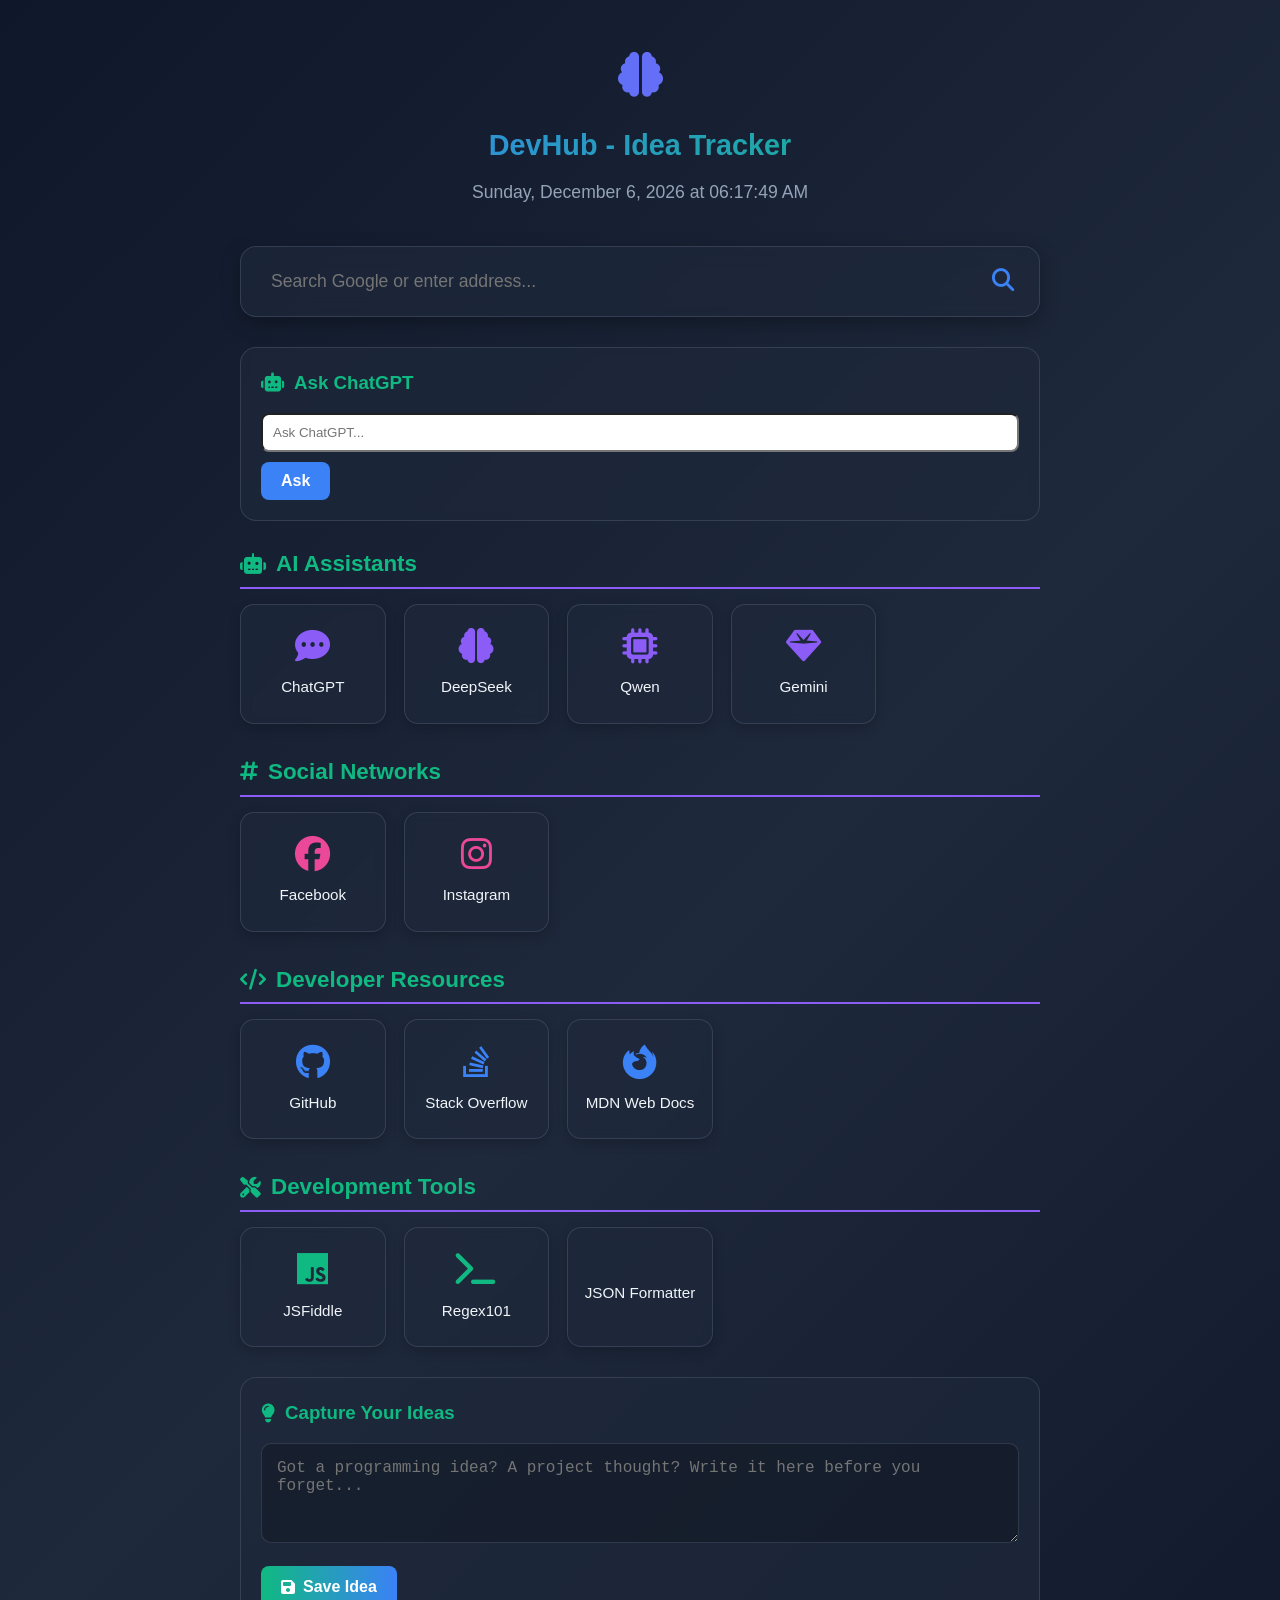
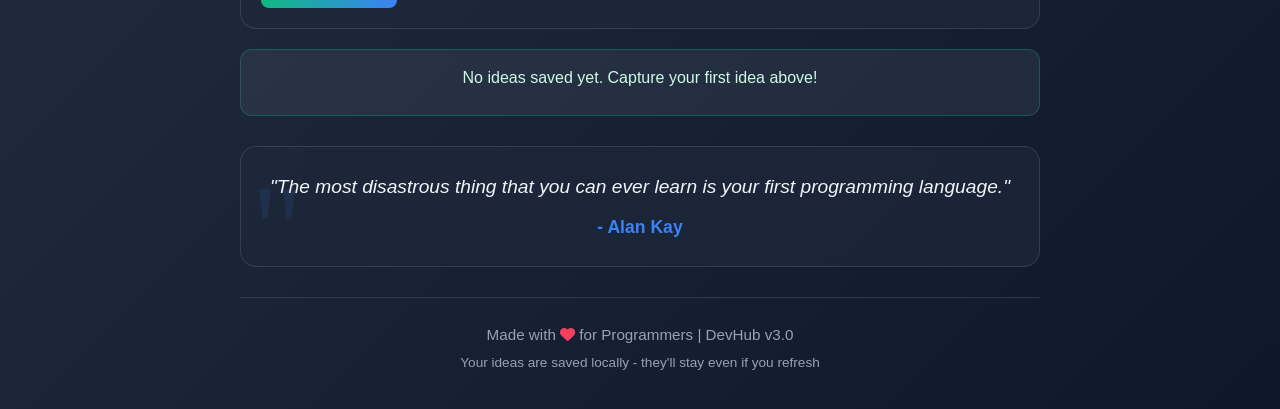
==== index.html @ 81d8392c "Upload file Upload file in GitHub" ====
<!DOCTYPE html>
<html lang="en">
<head>
    <meta charset="UTF-8">
    <meta name="viewport" content="width=device-width, initial-scale=1.0">
    <title>DevHub - Programmer's Home</title>
    <link rel="stylesheet" href="https://cdnjs.cloudflare.com/ajax/libs/font-awesome/6.4.0/css/all.min.css">
    <style>
        :root {
            --primary-bg: #0f172a;
            --secondary-bg: #1e293b;
            --accent-blue: #3b82f6;
            --accent-purple: #8b5cf6;
            --accent-green: #10b981;
            --accent-pink: #ec4899;
            --accent-orange: #f97316;
            --text-primary: #f1f5f9;
            --text-secondary: #94a3b8;
            --card-bg: rgba(30, 41, 59, 0.7);
            --card-border: rgba(148, 163, 184, 0.2);
            --idea-card: rgba(16, 185, 129, 0.15);
        }
        
        * {
            margin: 0;
            padding: 0;
            box-sizing: border-box;
        }
        
        body {
            background: linear-gradient(135deg, var(--primary-bg), #1e293b, #0f172a);
            color: var(--text-primary);
            min-height: 100vh;
            padding: 20px;
            display: flex;
            flex-direction: column;
            align-items: center;
            overflow-x: hidden;
            font-family: 'Segoe UI', Tahoma, Geneva, Verdana, sans-serif;
            line-height: 1.6;
        }
        
        .container {
            width: 100%;
            max-width: 800px;
            margin: 0 auto;
        }
        
        header {
            text-align: center;
            padding: 20px 0;
            margin-bottom: 20px;
            position: relative;
        }
        
        .logo {
            font-size: 2.8rem;
            margin-bottom: 10px;
            background: linear-gradient(90deg, var(--accent-blue), var(--accent-purple));
            -webkit-background-clip: text;
            background-clip: text;
            color: transparent;
        }
        
        h1 {
            font-size: 1.8rem;
            margin-bottom: 5px;
            background: linear-gradient(90deg, var(--accent-blue), var(--accent-green));
            -webkit-background-clip: text;
            background-clip: text;
            color: transparent;
            font-weight: 700;
        }
        
        .datetime {
            font-size: 1.1rem;
            color: var(--text-secondary);
            margin-top: 10px;
        }
        
        .search-container {
            background: var(--card-bg);
            border-radius: 16px;
            padding: 14px 20px;
            margin: 20px 0;
            display: flex;
            align-items: center;
            box-shadow: 0 6px 20px rgba(0, 0, 0, 0.3);
            border: 1px solid var(--card-border);
            backdrop-filter: blur(10px);
        }
        
        .search-container input {
            background: transparent;
            border: none;
            color: var(--text-primary);
            font-size: 1.1rem;
            padding: 10px;
            width: 100%;
            outline: none;
        }
        
        .search-container button {
            background: transparent;
            border: none;
            color: var(--accent-blue);
            font-size: 1.4rem;
            cursor: pointer;
            padding: 5px;
            transition: transform 0.3s;
        }
        
        .search-container button:hover {
            transform: scale(1.1);
        }
        
        .section-container {
            display: grid;
            grid-template-columns: 1fr;
            gap: 25px;
            margin-top: 20px;
        }
        
        .section-title {
            font-size: 1.4rem;
            margin-bottom: 15px;
            color: var(--accent-green);
            display: flex;
            align-items: center;
            gap: 10px;
            padding: 5px 0;
            border-bottom: 2px solid var(--accent-purple);
        }
        
        .section-title i {
            font-size: 1.3rem;
        }
        
        .links-grid {
            display: grid;
            grid-template-columns: repeat(auto-fill, minmax(140px, 1fr));
            gap: 18px;
        }
        
        .link-card {
            background: var(--card-bg);
            border-radius: 14px;
            padding: 20px 10px;
            text-align: center;
            transition: all 0.3s ease;
            cursor: pointer;
            border: 1px solid var(--card-border);
            display: flex;
            flex-direction: column;
            align-items: center;
            justify-content: center;
            min-height: 120px;
            backdrop-filter: blur(5px);
            position: relative;
            overflow: hidden;
            box-shadow: 0 4px 12px rgba(0, 0, 0, 0.2);
        }
        
        .link-card::before {
            content: '';
            position: absolute;
            top: 0;
            left: 0;
            width: 100%;
            height: 4px;
            background: linear-gradient(90deg, var(--accent-blue), var(--accent-purple));
            transform: scaleX(0);
            transform-origin: left;
            transition: transform 0.3s ease;
        }
        
        .link-card:hover {
            transform: translateY(-7px);
            box-shadow: 0 8px 25px rgba(59, 130, 246, 0.25);
            border-color: rgba(59, 130, 246, 0.4);
        }
        
        .link-card:hover::before {
            transform: scaleX(1);
        }
        
        .link-card i {
            font-size: 2.2rem;
            margin-bottom: 12px;
            transition: transform 0.3s;
        }
        
        .link-card:hover i {
            transform: scale(1.15);
        }
        
        .link-card span {
            font-size: 0.95rem;
            color: var(--text-primary);
            font-weight: 500;
        }
        
        .ai .link-card i { color: var(--accent-purple); }
        .social .link-card i { color: var(--accent-pink); }
        .dev .link-card i { color: var(--accent-blue); }
        .tools .link-card i { color: var(--accent-green); }
        
        /* Idea Section */
        .idea-section {
            margin: 30px 0;
        }
        
        .idea-form {
            background: var(--card-bg);
            border-radius: 16px;
            padding: 20px;
            margin-bottom: 20px;
            border: 1px solid var(--card-border);
            backdrop-filter: blur(5px);
        }
        
        .idea-form h3 {
            color: var(--accent-green);
            margin-bottom: 15px;
            display: flex;
            align-items: center;
            gap: 10px;
        }
        
        .idea-form textarea {
            width: 100%;
            height: 100px;
            background: rgba(0, 0, 0, 0.2);
            border: 1px solid var(--card-border);
            border-radius: 10px;
            padding: 15px;
            color: var(--text-primary);
            font-size: 1rem;
            resize: vertical;
            margin-bottom: 15px;
        }
        
        .idea-form button {
            background: linear-gradient(90deg, var(--accent-green), var(--accent-blue));
            color: white;
            border: none;
            border-radius: 8px;
            padding: 12px 20px;
            font-size: 1rem;
            font-weight: 600;
            cursor: pointer;
            display: flex;
            align-items: center;
            gap: 8px;
            transition: transform 0.3s, opacity 0.3s;
        }
        
        .idea-form button:hover {
            transform: translateY(-2px);
            opacity: 0.9;
        }
        
        .ideas-container {
            display: grid;
            grid-template-columns: 1fr;
            gap: 15px;
        }
        
        .idea-card {
            background: var(--idea-card);
            border-radius: 12px;
            padding: 15px;
            border: 1px solid rgba(16, 185, 129, 0.3);
            position: relative;
        }
        
        .idea-card p {
            margin-bottom: 10px;
            color: #d1fae5;
        }
        
        .idea-card .timestamp {
            font-size: 0.8rem;
            color: var(--accent-green);
            opacity: 0.7;
        }
        
        .idea-card .delete-btn {
            position: absolute;
            top: 10px;
            right: 10px;
            color: #f87171;
            background: transparent;
            border: none;
            font-size: 1.1rem;
            cursor: pointer;
            opacity: 0.7;
            transition: opacity 0.3s;
        }
        
        .idea-card .delete-btn:hover {
            opacity: 1;
        }
        
        .quote {
            background: var(--card-bg);
            border-radius: 16px;
            padding: 25px;
            margin: 30px 0;
            text-align: center;
            border: 1px solid var(--card-border);
            position: relative;
            overflow: hidden;
            backdrop-filter: blur(5px);
        }
        
        .quote::before {
            content: '"';
            position: absolute;
            top: -20px;
            left: 10px;
            font-size: 8rem;
            color: rgba(59, 130, 246, 0.1);
            font-family: serif;
        }
        
        .quote p {
            font-size: 1.2rem;
            color: var(--text-primary);
            margin-bottom: 10px;
            font-style: italic;
            position: relative;
            z-index: 2;
        }
        
        .quote .author {
            color: var(--accent-blue);
            font-weight: 600;
            font-size: 1.1rem;
        }
        
        footer {
            text-align: center;
            padding: 25px 0 15px;
            color: var(--text-secondary);
            font-size: 0.95rem;
            margin-top: auto;
            width: 100%;
            border-top: 1px solid rgba(148, 163, 184, 0.2);
        }
        
        /* Responsive adjustments */
        @media (max-width: 768px) {
            .links-grid {
                grid-template-columns: repeat(auto-fill, minmax(130px, 1fr));
                gap: 15px;
            }
            
            .link-card {
                min-height: 110px;
            }
            
            .section-title {
                font-size: 1.3rem;
            }
        }
        
        @media (max-width: 480px) {
            .links-grid {
                grid-template-columns: repeat(2, 1fr);
            }
            
            .logo {
                font-size: 2.4rem;
            }
            
            h1 {
                font-size: 1.5rem;
            }
            
            .search-container {
                padding: 12px 18px;
            }
            
            .quote {
                padding: 20px 15px;
            }
            
            .quote p {
                font-size: 1.1rem;
            }
        }
        
        @media (max-width: 350px) {
            .links-grid {
                grid-template-columns: 1fr;
            }
        }
        
        /* Animation effects */
        @keyframes fadeIn {
            from { opacity: 0; transform: translateY(20px); }
            to { opacity: 1; transform: translateY(0); }
        }
        
        .animate {
            animation: fadeIn 0.6s ease-out forwards;
        }
        
        .delay-1 { animation-delay: 0.1s; }
        .delay-2 { animation-delay: 0.2s; }
        .delay-3 { animation-delay: 0.3s; }
        .delay-4 { animation-delay: 0.4s; }
        .delay-5 { animation-delay: 0.5s; }
    </style>
</head>
<body>
    <div class="container">
        <header class="animate">
            <div class="logo">
                <i class="fas fa-brain"></i>
            </div>
            <h1>DevHub - Idea Tracker</h1>
            <div class="datetime" id="datetime">
                <!-- Date and time will be inserted here by JS -->
            </div>
        </header>
        
        <div class="search-container animate delay-1">
            <input type="text" id="search-input" placeholder="Search Google or enter address...">
            <button id="search-button">
                <i class="fas fa-search"></i>
            </button>
        </div>
        <!-- Ask ChatGPT Section -->
<div class="idea-form" style="margin-top: 30px;">
    <h3><i class="fas fa-robot"></i> Ask ChatGPT</h3>
    <input id="chatgpt-query" type="text" placeholder="Ask ChatGPT..." style="width:100%;padding:10px;border-radius:8px;margin-bottom:10px;">
    <button onclick="askChatGPT()" style="padding:10px 20px;border-radius:8px;background:#3b82f6;color:white;font-weight:bold;border:none;">Ask</button>
</div>
        
        <div class="section-container">
            <div class="ai">
                <h2 class="section-title animate delay-2">
                    <i class="fas fa-robot"></i> AI Assistants
                </h2>
                <div class="links-grid">
                    <div class="link-card animate delay-3" onclick="window.open('https://chat.openai.com', '_blank')">
                        <i class="fas fa-comment-dots"></i>
                        <span>ChatGPT</span>
                    </div>
                    <div class="link-card animate delay-4" onclick="window.open('https://www.deepseek.com', '_blank')">
                        <i class="fas fa-brain"></i>
                        <span>DeepSeek</span>
                    </div>
                    <div class="link-card animate delay-5" onclick="window.open('https://qwen.com', '_blank')">
                        <i class="fas fa-microchip"></i>
                        <span>Qwen</span>
                    </div>
                    <div class="link-card animate delay-3" onclick="window.open('https://gemini.google.com', '_blank')">
                        <i class="fas fa-gem"></i>
                        <span>Gemini</span>
                    </div>
                </div>
            </div>
            
            <div class="social">
                <h2 class="section-title animate delay-2">
                    <i class="fas fa-hashtag"></i> Social Networks
                </h2>
                <div class="links-grid">
                    <div class="link-card animate delay-4" onclick="window.open('https://facebook.com', '_blank')">
                        <i class="fab fa-facebook"></i>
                        <span>Facebook</span>
                    </div>
                    <div class="link-card animate delay-5" onclick="window.open('https://instagram.com', '_blank')">
                        <i class="fab fa-instagram"></i>
                        <span>Instagram</span>
                    </div>
                </div>
            </div>
            
            <div class="dev">
                <h2 class="section-title animate delay-2">
                    <i class="fas fa-code"></i> Developer Resources
                </h2>
                <div class="links-grid">
                    <div class="link-card animate delay-3" onclick="window.open('https://github.com', '_blank')">
                        <i class="fab fa-github"></i>
                        <span>GitHub</span>
                    </div>
                    <div class="link-card animate delay-4" onclick="window.open('https://stackoverflow.com', '_blank')">
                        <i class="fab fa-stack-overflow"></i>
                        <span>Stack Overflow</span>
                    </div>
                    <div class="link-card animate delay-5" onclick="window.open('https://developer.mozilla.org', '_blank')">
                        <i class="fab fa-firefox-browser"></i>
                        <span>MDN Web Docs</span>
                    </div>
                </div>
            </div>
            
            <div class="tools">
                <h2 class="section-title animate delay-2">
                    <i class="fas fa-tools"></i> Development Tools
                </h2>
                <div class="links-grid">
                    <div class="link-card animate delay-3" onclick="window.open('https://jsfiddle.net', '_blank')">
                        <i class="fab fa-js"></i>
                        <span>JSFiddle</span>
                    </div>
                    <div class="link-card animate delay-4" onclick="window.open('https://regex101.com', '_blank')">
                        <i class="fas fa-terminal"></i>
                        <span>Regex101</span>
                    </div>
                    <div class="link-card animate delay-5" onclick="window.open('https://jsonformatter.org', '_blank')">
                        <i class="fas fa-brackets-curly"></i>
                        <span>JSON Formatter</span>
                    </div>
                </div>
            </div>
        </div>
<!-- Idea Capture Section -->
        <div class="idea-section animate delay-2">
            <div class="idea-form">
                <h3><i class="fas fa-lightbulb"></i> Capture Your Ideas</h3>
                <textarea id="idea-input" placeholder="Got a programming idea? A project thought? Write it here before you forget..."></textarea>
                <button id="save-idea-btn">
                    <i class="fas fa-save"></i> Save Idea
                </button>
            </div>
            
            <div class="ideas-container" id="ideas-container">
                <!-- Saved ideas will appear here -->
            </div>
        </div>
        <div class="quote animate delay-4">
            <p id="quote-text">"The best time to plant a tree was 20 years ago. The second best time is now."</p>
            <div class="author" id="quote-author">- Chinese Proverb</div>
        </div>
        
        <footer class="animate delay-5">
            <p>Made with <i class="fas fa-heart" style="color: #f43f5e;"></i> for Programmers | DevHub v3.0</p>
            <p style="margin-top: 5px; font-size: 0.85rem;">Your ideas are saved locally - they'll stay even if you refresh</p>
        </footer>
    </div>

    <script>
        // Update date and time
        function updateDateTime() {
            const now = new Date();
            const options = { 
                weekday: 'long', 
                year: 'numeric', 
                month: 'long', 
                day: 'numeric',
                hour: '2-digit',
                minute: '2-digit',
                second: '2-digit'
            };
            document.getElementById('datetime').textContent = now.toLocaleDateString('en-US', options);
        }
        
        // Initialize and update every second
        updateDateTime();
        setInterval(updateDateTime, 1000);
        
        // Handle search
        document.getElementById('search-button').addEventListener('click', performSearch);
        document.getElementById('search-input').addEventListener('keypress', function(e) {
            if (e.key === 'Enter') {
                performSearch();
            }
        });
        
        function performSearch() {
            const query = document.getElementById('search-input').value.trim();
            if (query) {
                window.location.href = `https://www.google.com/search?q=${encodeURIComponent(query)}`;
            }
        }
        
        // Programming quotes
        const quotes = [
            {
                text: "The best error message is the one that never shows up.",
                author: "Thomas Fuchs"
            },
            {
                text: "First, solve the problem. Then, write the code.",
                author: "John Johnson"
            },
            {
                text: "Programming is the art of telling another human what one wants the computer to do.",
                author: "Donald Knuth"
            },
            {
                text: "The only way to learn a new programming language is by writing programs in it.",
                author: "Dennis Ritchie"
            },
            {
                text: "Clean code always looks like it was written by someone who cares.",
                author: "Robert C. Martin"
            },
            {
                text: "The most disastrous thing that you can ever learn is your first programming language.",
                author: "Alan Kay"
            }
        ];
        
        // Set random quote on page load
        window.addEventListener('DOMContentLoaded', () => {
            const randomQuote = quotes[Math.floor(Math.random() * quotes.length)];
            document.getElementById('quote-text').textContent = `"${randomQuote.text}"`;
            document.getElementById('quote-author').textContent = `- ${randomQuote.author}`;
        });
        
        // Idea Saving Functionality
        const ideaInput = document.getElementById('idea-input');
        const saveIdeaBtn = document.getElementById('save-idea-btn');
        const ideasContainer = document.getElementById('ideas-container');
        
        // Load saved ideas from localStorage
        let savedIdeas = JSON.parse(localStorage.getItem('programmerIdeas')) || [];
        
        // Display saved ideas
        function displayIdeas() {
            ideasContainer.innerHTML = '';
            
            if (savedIdeas.length === 0) {
                ideasContainer.innerHTML = `
                    <div class="idea-card" style="text-align:center; background:rgba(148, 163, 184, 0.1);">
                        <p>No ideas saved yet. Capture your first idea above!</p>
                    </div>
                `;
                return;
            }
            
            savedIdeas.forEach((idea, index) => {
                const ideaElement = document.createElement('div');
                ideaElement.className = 'idea-card';
                ideaElement.innerHTML = `
                    <button class="delete-btn" onclick="deleteIdea(${index})">
                        <i class="fas fa-trash"></i>
                    </button>
                    <p>${idea.text}</p>
                    <div class="timestamp">Saved on: ${idea.date}</div>
                `;
                ideasContainer.appendChild(ideaElement);
            });
        }
        
        // Save a new idea
        saveIdeaBtn.addEventListener('click', () => {
            const ideaText = ideaInput.value.trim();
            
            if (ideaText) {
                const now = new Date();
                const dateString = now.toLocaleString();
                
                const newIdea = {
                    text: ideaText,
                    date: dateString
                };
                
                savedIdeas.unshift(newIdea);
                localStorage.setItem('programmerIdeas', JSON.stringify(savedIdeas));
                
                ideaInput.value = '';
                displayIdeas();
                
                // Show visual feedback
                saveIdeaBtn.innerHTML = '<i class="fas fa-check"></i> Idea Saved!';
                setTimeout(() => {
                    saveIdeaBtn.innerHTML = '<i class="fas fa-save"></i> Save Idea';
                }, 2000);
            }
        });
        
        // Delete an idea
        window.deleteIdea = function(index) {
            savedIdeas.splice(index, 1);
            localStorage.setItem('programmerIdeas', JSON.stringify(savedIdeas));
            displayIdeas();
        };
        
        // Initialize idea display
        displayIdeas();
        
        // Allow saving with Ctrl+Enter in textarea
        ideaInput.addEventListener('keydown', (e) => {
            if (e.ctrlKey && e.key === 'Enter') {
                saveIdeaBtn.click();
            }
        });
        // Ask ChatGPT functionality
function askChatGPT() {
    const question = document.getElementById("chatgpt-query").value;
    //alert(question)
    if (!question) {
        alert("Please enter your question.");
        return;
    }
    navigator.clipboard.writeText(question).then(() => {        window.open(`https://chat.openai.com/?q=${encodeURIComponent(question)}`, "_blank");
    }).catch(() => {
        alert("Could not copy your question, but ChatGPT will still open.");
        window.open(`https://chat.openai.com/`, "_blank");
    });
}

    </script>
</body>
</html>
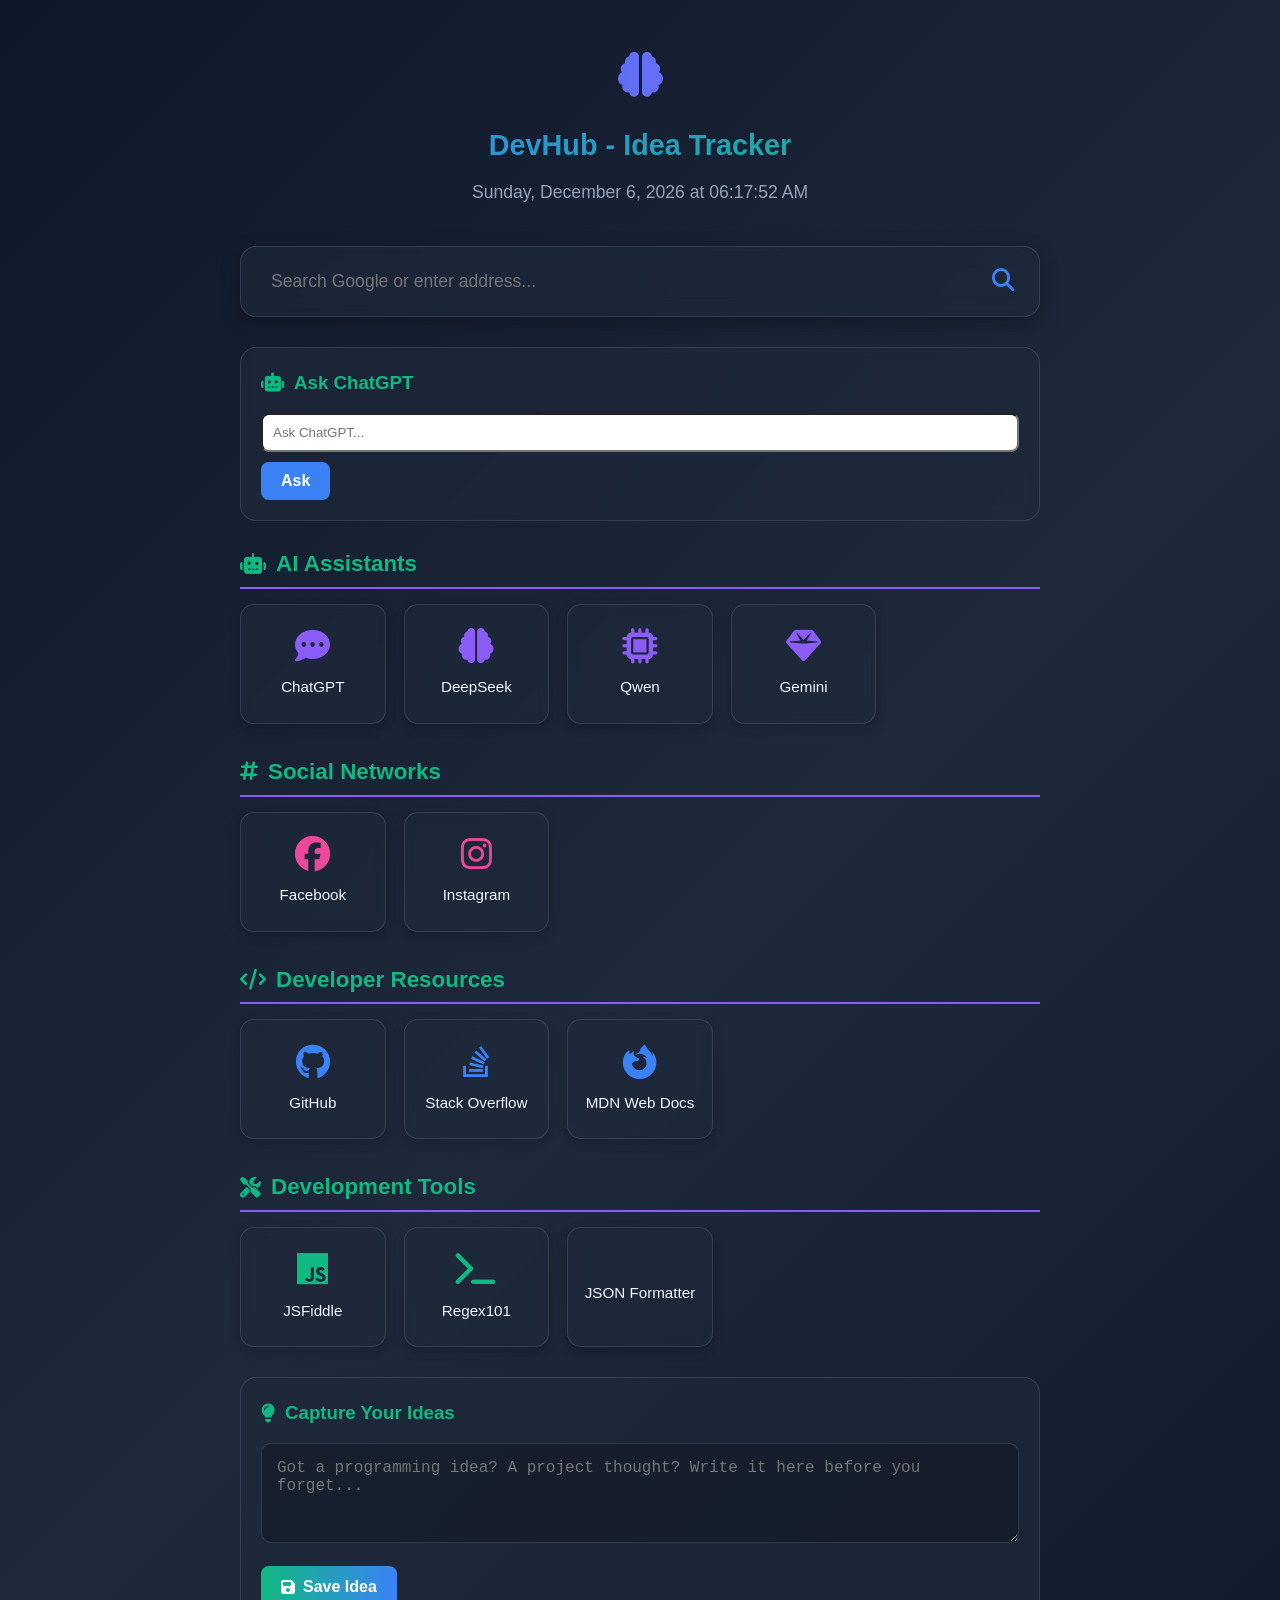
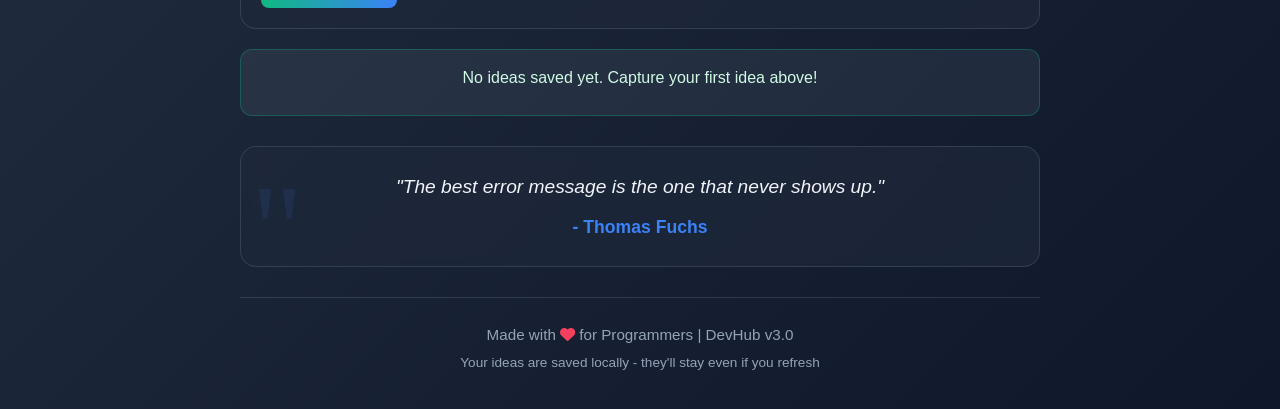
==== commit 7b71b29e: "Update index.html Fix qwen link" ====
--- a/index.html
+++ b/index.html
@@ -453,7 +453,7 @@
                         <i class="fas fa-brain"></i>
                         <span>DeepSeek</span>
                     </div>
-                    <div class="link-card animate delay-5" onclick="window.open('https://qwen.com', '_blank')">
+                    <div class="link-card animate delay-5" onclick="window.open('https://chat.qwen.ai/', '_blank')">
                         <i class="fas fa-microchip"></i>
                         <span>Qwen</span>
                     </div>
@@ -710,4 +710,4 @@
 
     </script>
 </body>
-</html>+</html>
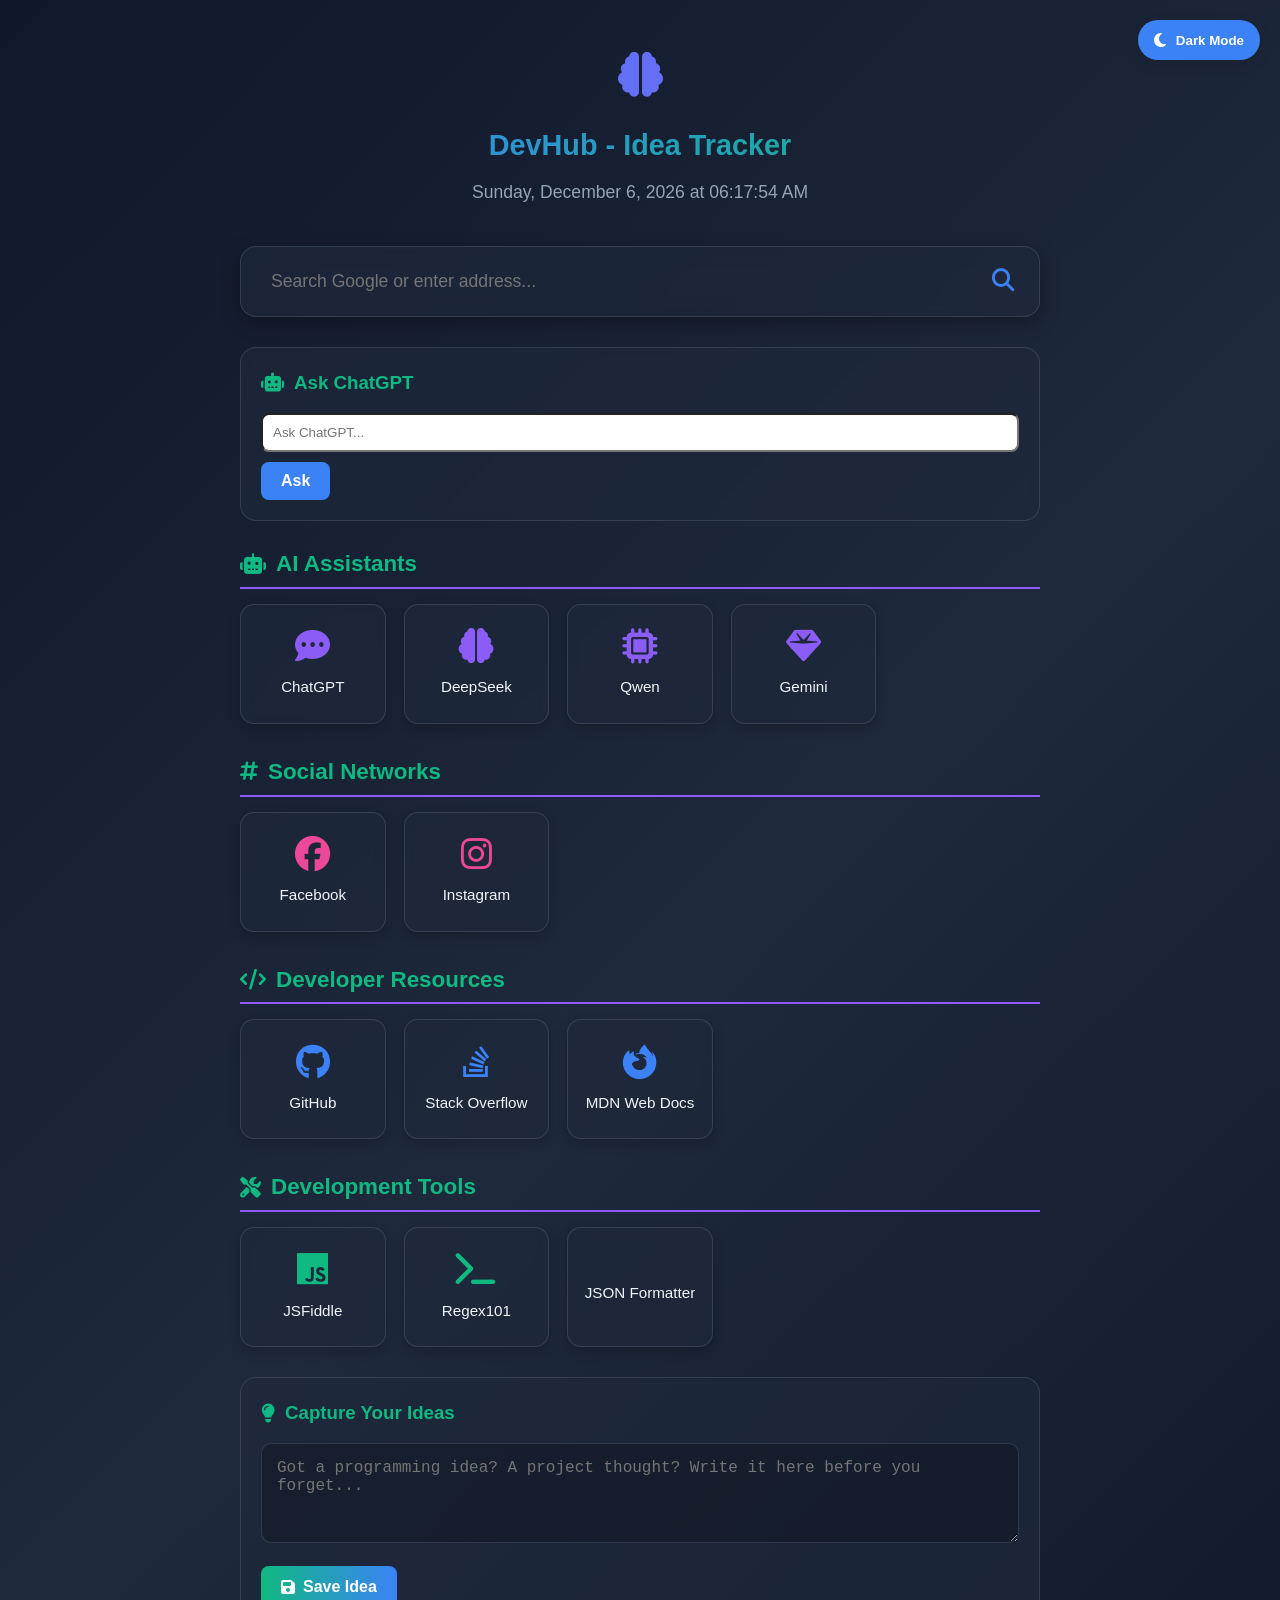
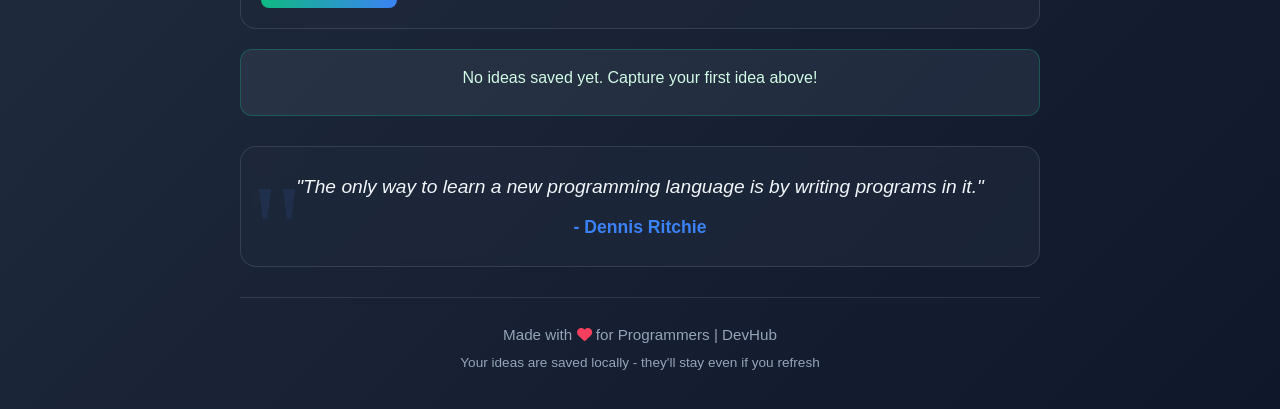
==== commit 85a1cc28: "Update index.html Add light theme and Google search suggestions" ====
--- a/index.html
+++ b/index.html
@@ -1,713 +1,163 @@
 <!DOCTYPE html>
 <html lang="en">
 <head>
-    <meta charset="UTF-8">
-    <meta name="viewport" content="width=device-width, initial-scale=1.0">
-    <title>DevHub - Programmer's Home</title>
-    <link rel="stylesheet" href="https://cdnjs.cloudflare.com/ajax/libs/font-awesome/6.4.0/css/all.min.css">
-    <style>
-        :root {
-            --primary-bg: #0f172a;
-            --secondary-bg: #1e293b;
-            --accent-blue: #3b82f6;
-            --accent-purple: #8b5cf6;
-            --accent-green: #10b981;
-            --accent-pink: #ec4899;
-            --accent-orange: #f97316;
-            --text-primary: #f1f5f9;
-            --text-secondary: #94a3b8;
-            --card-bg: rgba(30, 41, 59, 0.7);
-            --card-border: rgba(148, 163, 184, 0.2);
-            --idea-card: rgba(16, 185, 129, 0.15);
-        }
-        
-        * {
-            margin: 0;
-            padding: 0;
-            box-sizing: border-box;
-        }
-        
-        body {
-            background: linear-gradient(135deg, var(--primary-bg), #1e293b, #0f172a);
-            color: var(--text-primary);
-            min-height: 100vh;
-            padding: 20px;
-            display: flex;
-            flex-direction: column;
-            align-items: center;
-            overflow-x: hidden;
-            font-family: 'Segoe UI', Tahoma, Geneva, Verdana, sans-serif;
-            line-height: 1.6;
-        }
-        
-        .container {
-            width: 100%;
-            max-width: 800px;
-            margin: 0 auto;
-        }
-        
-        header {
-            text-align: center;
-            padding: 20px 0;
-            margin-bottom: 20px;
-            position: relative;
-        }
-        
-        .logo {
-            font-size: 2.8rem;
-            margin-bottom: 10px;
-            background: linear-gradient(90deg, var(--accent-blue), var(--accent-purple));
-            -webkit-background-clip: text;
-            background-clip: text;
-            color: transparent;
-        }
-        
-        h1 {
-            font-size: 1.8rem;
-            margin-bottom: 5px;
-            background: linear-gradient(90deg, var(--accent-blue), var(--accent-green));
-            -webkit-background-clip: text;
-            background-clip: text;
-            color: transparent;
-            font-weight: 700;
-        }
-        
-        .datetime {
-            font-size: 1.1rem;
-            color: var(--text-secondary);
-            margin-top: 10px;
-        }
-        
-        .search-container {
-            background: var(--card-bg);
-            border-radius: 16px;
-            padding: 14px 20px;
-            margin: 20px 0;
-            display: flex;
-            align-items: center;
-            box-shadow: 0 6px 20px rgba(0, 0, 0, 0.3);
-            border: 1px solid var(--card-border);
-            backdrop-filter: blur(10px);
-        }
-        
-        .search-container input {
-            background: transparent;
-            border: none;
-            color: var(--text-primary);
-            font-size: 1.1rem;
-            padding: 10px;
-            width: 100%;
-            outline: none;
-        }
-        
-        .search-container button {
-            background: transparent;
-            border: none;
-            color: var(--accent-blue);
-            font-size: 1.4rem;
-            cursor: pointer;
-            padding: 5px;
-            transition: transform 0.3s;
-        }
-        
-        .search-container button:hover {
-            transform: scale(1.1);
-        }
-        
-        .section-container {
-            display: grid;
-            grid-template-columns: 1fr;
-            gap: 25px;
-            margin-top: 20px;
-        }
-        
-        .section-title {
-            font-size: 1.4rem;
-            margin-bottom: 15px;
-            color: var(--accent-green);
-            display: flex;
-            align-items: center;
-            gap: 10px;
-            padding: 5px 0;
-            border-bottom: 2px solid var(--accent-purple);
-        }
-        
-        .section-title i {
-            font-size: 1.3rem;
-        }
-        
-        .links-grid {
-            display: grid;
-            grid-template-columns: repeat(auto-fill, minmax(140px, 1fr));
-            gap: 18px;
-        }
-        
-        .link-card {
-            background: var(--card-bg);
-            border-radius: 14px;
-            padding: 20px 10px;
-            text-align: center;
-            transition: all 0.3s ease;
-            cursor: pointer;
-            border: 1px solid var(--card-border);
-            display: flex;
-            flex-direction: column;
-            align-items: center;
-            justify-content: center;
-            min-height: 120px;
-            backdrop-filter: blur(5px);
-            position: relative;
-            overflow: hidden;
-            box-shadow: 0 4px 12px rgba(0, 0, 0, 0.2);
-        }
-        
-        .link-card::before {
-            content: '';
-            position: absolute;
-            top: 0;
-            left: 0;
-            width: 100%;
-            height: 4px;
-            background: linear-gradient(90deg, var(--accent-blue), var(--accent-purple));
-            transform: scaleX(0);
-            transform-origin: left;
-            transition: transform 0.3s ease;
-        }
-        
-        .link-card:hover {
-            transform: translateY(-7px);
-            box-shadow: 0 8px 25px rgba(59, 130, 246, 0.25);
-            border-color: rgba(59, 130, 246, 0.4);
-        }
-        
-        .link-card:hover::before {
-            transform: scaleX(1);
-        }
-        
-        .link-card i {
-            font-size: 2.2rem;
-            margin-bottom: 12px;
-            transition: transform 0.3s;
-        }
-        
-        .link-card:hover i {
-            transform: scale(1.15);
-        }
-        
-        .link-card span {
-            font-size: 0.95rem;
-            color: var(--text-primary);
-            font-weight: 500;
-        }
-        
-        .ai .link-card i { color: var(--accent-purple); }
-        .social .link-card i { color: var(--accent-pink); }
-        .dev .link-card i { color: var(--accent-blue); }
-        .tools .link-card i { color: var(--accent-green); }
-        
-        /* Idea Section */
-        .idea-section {
-            margin: 30px 0;
-        }
-        
-        .idea-form {
-            background: var(--card-bg);
-            border-radius: 16px;
-            padding: 20px;
-            margin-bottom: 20px;
-            border: 1px solid var(--card-border);
-            backdrop-filter: blur(5px);
-        }
-        
-        .idea-form h3 {
-            color: var(--accent-green);
-            margin-bottom: 15px;
-            display: flex;
-            align-items: center;
-            gap: 10px;
-        }
-        
-        .idea-form textarea {
-            width: 100%;
-            height: 100px;
-            background: rgba(0, 0, 0, 0.2);
-            border: 1px solid var(--card-border);
-            border-radius: 10px;
-            padding: 15px;
-            color: var(--text-primary);
-            font-size: 1rem;
-            resize: vertical;
-            margin-bottom: 15px;
-        }
-        
-        .idea-form button {
-            background: linear-gradient(90deg, var(--accent-green), var(--accent-blue));
-            color: white;
-            border: none;
-            border-radius: 8px;
-            padding: 12px 20px;
-            font-size: 1rem;
-            font-weight: 600;
-            cursor: pointer;
-            display: flex;
-            align-items: center;
-            gap: 8px;
-            transition: transform 0.3s, opacity 0.3s;
-        }
-        
-        .idea-form button:hover {
-            transform: translateY(-2px);
-            opacity: 0.9;
-        }
-        
-        .ideas-container {
-            display: grid;
-            grid-template-columns: 1fr;
-            gap: 15px;
-        }
-        
-        .idea-card {
-            background: var(--idea-card);
-            border-radius: 12px;
-            padding: 15px;
-            border: 1px solid rgba(16, 185, 129, 0.3);
-            position: relative;
-        }
-        
-        .idea-card p {
-            margin-bottom: 10px;
-            color: #d1fae5;
-        }
-        
-        .idea-card .timestamp {
-            font-size: 0.8rem;
-            color: var(--accent-green);
-            opacity: 0.7;
-        }
-        
-        .idea-card .delete-btn {
-            position: absolute;
-            top: 10px;
-            right: 10px;
-            color: #f87171;
-            background: transparent;
-            border: none;
-            font-size: 1.1rem;
-            cursor: pointer;
-            opacity: 0.7;
-            transition: opacity 0.3s;
-        }
-        
-        .idea-card .delete-btn:hover {
-            opacity: 1;
-        }
-        
-        .quote {
-            background: var(--card-bg);
-            border-radius: 16px;
-            padding: 25px;
-            margin: 30px 0;
-            text-align: center;
-            border: 1px solid var(--card-border);
-            position: relative;
-            overflow: hidden;
-            backdrop-filter: blur(5px);
-        }
-        
-        .quote::before {
-            content: '"';
-            position: absolute;
-            top: -20px;
-            left: 10px;
-            font-size: 8rem;
-            color: rgba(59, 130, 246, 0.1);
-            font-family: serif;
-        }
-        
-        .quote p {
-            font-size: 1.2rem;
-            color: var(--text-primary);
-            margin-bottom: 10px;
-            font-style: italic;
-            position: relative;
-            z-index: 2;
-        }
-        
-        .quote .author {
-            color: var(--accent-blue);
-            font-weight: 600;
-            font-size: 1.1rem;
-        }
-        
-        footer {
-            text-align: center;
-            padding: 25px 0 15px;
-            color: var(--text-secondary);
-            font-size: 0.95rem;
-            margin-top: auto;
-            width: 100%;
-            border-top: 1px solid rgba(148, 163, 184, 0.2);
-        }
-        
-        /* Responsive adjustments */
-        @media (max-width: 768px) {
-            .links-grid {
-                grid-template-columns: repeat(auto-fill, minmax(130px, 1fr));
-                gap: 15px;
-            }
-            
-            .link-card {
-                min-height: 110px;
-            }
-            
-            .section-title {
-                font-size: 1.3rem;
-            }
-        }
-        
-        @media (max-width: 480px) {
-            .links-grid {
-                grid-template-columns: repeat(2, 1fr);
-            }
-            
-            .logo {
-                font-size: 2.4rem;
-            }
-            
-            h1 {
-                font-size: 1.5rem;
-            }
-            
-            .search-container {
-                padding: 12px 18px;
-            }
-            
-            .quote {
-                padding: 20px 15px;
-            }
-            
-            .quote p {
-                font-size: 1.1rem;
-            }
-        }
-        
-        @media (max-width: 350px) {
-            .links-grid {
-                grid-template-columns: 1fr;
-            }
-        }
-        
-        /* Animation effects */
-        @keyframes fadeIn {
-            from { opacity: 0; transform: translateY(20px); }
-            to { opacity: 1; transform: translateY(0); }
-        }
-        
-        .animate {
-            animation: fadeIn 0.6s ease-out forwards;
-        }
-        
-        .delay-1 { animation-delay: 0.1s; }
-        .delay-2 { animation-delay: 0.2s; }
-        .delay-3 { animation-delay: 0.3s; }
-        .delay-4 { animation-delay: 0.4s; }
-        .delay-5 { animation-delay: 0.5s; }
-    </style>
+  <meta charset="UTF-8">
+  <meta name="viewport" content="width=device-width, initial-scale=1.0">
+  <title>DevHub - Programmer's Home</title>
+  <link rel="stylesheet" href="https://cdnjs.cloudflare.com/ajax/libs/font-awesome/6.4.0/css/all.min.css">
+  <link rel="stylesheet" href="style.css">
 </head>
 <body>
-    <div class="container">
-        <header class="animate">
-            <div class="logo">
-                <i class="fas fa-brain"></i>
-            </div>
-            <h1>DevHub - Idea Tracker</h1>
-            <div class="datetime" id="datetime">
-                <!-- Date and time will be inserted here by JS -->
-            </div>
-        </header>
-        
-        <div class="search-container animate delay-1">
-            <input type="text" id="search-input" placeholder="Search Google or enter address...">
-            <button id="search-button">
-                <i class="fas fa-search"></i>
-            </button>
-        </div>
-        <!-- Ask ChatGPT Section -->
-<div class="idea-form" style="margin-top: 30px;">
-    <h3><i class="fas fa-robot"></i> Ask ChatGPT</h3>
-    <input id="chatgpt-query" type="text" placeholder="Ask ChatGPT..." style="width:100%;padding:10px;border-radius:8px;margin-bottom:10px;">
-    <button onclick="askChatGPT()" style="padding:10px 20px;border-radius:8px;background:#3b82f6;color:white;font-weight:bold;border:none;">Ask</button>
-</div>
-        
-        <div class="section-container">
-            <div class="ai">
-                <h2 class="section-title animate delay-2">
-                    <i class="fas fa-robot"></i> AI Assistants
-                </h2>
-                <div class="links-grid">
-                    <div class="link-card animate delay-3" onclick="window.open('https://chat.openai.com', '_blank')">
-                        <i class="fas fa-comment-dots"></i>
-                        <span>ChatGPT</span>
-                    </div>
-                    <div class="link-card animate delay-4" onclick="window.open('https://www.deepseek.com', '_blank')">
-                        <i class="fas fa-brain"></i>
-                        <span>DeepSeek</span>
-                    </div>
-                    <div class="link-card animate delay-5" onclick="window.open('https://chat.qwen.ai/', '_blank')">
-                        <i class="fas fa-microchip"></i>
-                        <span>Qwen</span>
-                    </div>
-                    <div class="link-card animate delay-3" onclick="window.open('https://gemini.google.com', '_blank')">
-                        <i class="fas fa-gem"></i>
-                        <span>Gemini</span>
-                    </div>
-                </div>
-            </div>
-            
-            <div class="social">
-                <h2 class="section-title animate delay-2">
-                    <i class="fas fa-hashtag"></i> Social Networks
-                </h2>
-                <div class="links-grid">
-                    <div class="link-card animate delay-4" onclick="window.open('https://facebook.com', '_blank')">
-                        <i class="fab fa-facebook"></i>
-                        <span>Facebook</span>
-                    </div>
-                    <div class="link-card animate delay-5" onclick="window.open('https://instagram.com', '_blank')">
-                        <i class="fab fa-instagram"></i>
-                        <span>Instagram</span>
-                    </div>
-                </div>
-            </div>
-            
-            <div class="dev">
-                <h2 class="section-title animate delay-2">
-                    <i class="fas fa-code"></i> Developer Resources
-                </h2>
-                <div class="links-grid">
-                    <div class="link-card animate delay-3" onclick="window.open('https://github.com', '_blank')">
-                        <i class="fab fa-github"></i>
-                        <span>GitHub</span>
-                    </div>
-                    <div class="link-card animate delay-4" onclick="window.open('https://stackoverflow.com', '_blank')">
-                        <i class="fab fa-stack-overflow"></i>
-                        <span>Stack Overflow</span>
-                    </div>
-                    <div class="link-card animate delay-5" onclick="window.open('https://developer.mozilla.org', '_blank')">
-                        <i class="fab fa-firefox-browser"></i>
-                        <span>MDN Web Docs</span>
-                    </div>
-                </div>
-            </div>
-            
-            <div class="tools">
-                <h2 class="section-title animate delay-2">
-                    <i class="fas fa-tools"></i> Development Tools
-                </h2>
-                <div class="links-grid">
-                    <div class="link-card animate delay-3" onclick="window.open('https://jsfiddle.net', '_blank')">
-                        <i class="fab fa-js"></i>
-                        <span>JSFiddle</span>
-                    </div>
-                    <div class="link-card animate delay-4" onclick="window.open('https://regex101.com', '_blank')">
-                        <i class="fas fa-terminal"></i>
-                        <span>Regex101</span>
-                    </div>
-                    <div class="link-card animate delay-5" onclick="window.open('https://jsonformatter.org', '_blank')">
-                        <i class="fas fa-brackets-curly"></i>
-                        <span>JSON Formatter</span>
-                    </div>
-                </div>
-            </div>
-        </div>
-<!-- Idea Capture Section -->
-        <div class="idea-section animate delay-2">
-            <div class="idea-form">
-                <h3><i class="fas fa-lightbulb"></i> Capture Your Ideas</h3>
-                <textarea id="idea-input" placeholder="Got a programming idea? A project thought? Write it here before you forget..."></textarea>
-                <button id="save-idea-btn">
-                    <i class="fas fa-save"></i> Save Idea
-                </button>
-            </div>
-            
-            <div class="ideas-container" id="ideas-container">
-                <!-- Saved ideas will appear here -->
-            </div>
-        </div>
-        <div class="quote animate delay-4">
-            <p id="quote-text">"The best time to plant a tree was 20 years ago. The second best time is now."</p>
-            <div class="author" id="quote-author">- Chinese Proverb</div>
-        </div>
-        
-        <footer class="animate delay-5">
-            <p>Made with <i class="fas fa-heart" style="color: #f43f5e;"></i> for Programmers | DevHub v3.0</p>
-            <p style="margin-top: 5px; font-size: 0.85rem;">Your ideas are saved locally - they'll stay even if you refresh</p>
-        </footer>
+  <div class="container">
+    <button id="theme-toggle">
+      <i class="fas fa-moon"></i>
+      <span>Dark Mode</span>
+    </button>
+    <header class="animate">
+      <div class="logo">
+        <i class="fas fa-brain"></i>
+      </div>
+      <h1>DevHub - Idea Tracker</h1>
+      <div class="datetime" id="datetime">
+        <!-- Date and time will be inserted here by JS -->
+      </div>
+    </header>
+
+    <!-- Updated Search Section with Suggestions -->
+    <div class="search-container animate delay-1">
+      <div class="search-form">
+        <input type="text" id="search-input" placeholder="Search Google or enter address...">
+        <button id="search-button">
+          <i class="fas fa-search"></i>
+        </button>
+      </div>
+      <div id="suggestions" class="suggestions">
+        <!-- Suggestions will appear here -->
+      </div>
     </div>
 
-    <script>
-        // Update date and time
-        function updateDateTime() {
-            const now = new Date();
-            const options = { 
-                weekday: 'long', 
-                year: 'numeric', 
-                month: 'long', 
-                day: 'numeric',
-                hour: '2-digit',
-                minute: '2-digit',
-                second: '2-digit'
-            };
-            document.getElementById('datetime').textContent = now.toLocaleDateString('en-US', options);
-        }
-        
-        // Initialize and update every second
-        updateDateTime();
-        setInterval(updateDateTime, 1000);
-        
-        // Handle search
-        document.getElementById('search-button').addEventListener('click', performSearch);
-        document.getElementById('search-input').addEventListener('keypress', function(e) {
-            if (e.key === 'Enter') {
-                performSearch();
-            }
-        });
-        
-        function performSearch() {
-            const query = document.getElementById('search-input').value.trim();
-            if (query) {
-                window.location.href = `https://www.google.com/search?q=${encodeURIComponent(query)}`;
-            }
-        }
-        
-        // Programming quotes
-        const quotes = [
-            {
-                text: "The best error message is the one that never shows up.",
-                author: "Thomas Fuchs"
-            },
-            {
-                text: "First, solve the problem. Then, write the code.",
-                author: "John Johnson"
-            },
-            {
-                text: "Programming is the art of telling another human what one wants the computer to do.",
-                author: "Donald Knuth"
-            },
-            {
-                text: "The only way to learn a new programming language is by writing programs in it.",
-                author: "Dennis Ritchie"
-            },
-            {
-                text: "Clean code always looks like it was written by someone who cares.",
-                author: "Robert C. Martin"
-            },
-            {
-                text: "The most disastrous thing that you can ever learn is your first programming language.",
-                author: "Alan Kay"
-            }
-        ];
-        
-        // Set random quote on page load
-        window.addEventListener('DOMContentLoaded', () => {
-            const randomQuote = quotes[Math.floor(Math.random() * quotes.length)];
-            document.getElementById('quote-text').textContent = `"${randomQuote.text}"`;
-            document.getElementById('quote-author').textContent = `- ${randomQuote.author}`;
-        });
-        
-        // Idea Saving Functionality
-        const ideaInput = document.getElementById('idea-input');
-        const saveIdeaBtn = document.getElementById('save-idea-btn');
-        const ideasContainer = document.getElementById('ideas-container');
-        
-        // Load saved ideas from localStorage
-        let savedIdeas = JSON.parse(localStorage.getItem('programmerIdeas')) || [];
-        
-        // Display saved ideas
-        function displayIdeas() {
-            ideasContainer.innerHTML = '';
-            
-            if (savedIdeas.length === 0) {
-                ideasContainer.innerHTML = `
-                    <div class="idea-card" style="text-align:center; background:rgba(148, 163, 184, 0.1);">
-                        <p>No ideas saved yet. Capture your first idea above!</p>
-                    </div>
-                `;
-                return;
-            }
-            
-            savedIdeas.forEach((idea, index) => {
-                const ideaElement = document.createElement('div');
-                ideaElement.className = 'idea-card';
-                ideaElement.innerHTML = `
-                    <button class="delete-btn" onclick="deleteIdea(${index})">
-                        <i class="fas fa-trash"></i>
-                    </button>
-                    <p>${idea.text}</p>
-                    <div class="timestamp">Saved on: ${idea.date}</div>
-                `;
-                ideasContainer.appendChild(ideaElement);
-            });
-        }
-        
-        // Save a new idea
-        saveIdeaBtn.addEventListener('click', () => {
-            const ideaText = ideaInput.value.trim();
-            
-            if (ideaText) {
-                const now = new Date();
-                const dateString = now.toLocaleString();
-                
-                const newIdea = {
-                    text: ideaText,
-                    date: dateString
-                };
-                
-                savedIdeas.unshift(newIdea);
-                localStorage.setItem('programmerIdeas', JSON.stringify(savedIdeas));
-                
-                ideaInput.value = '';
-                displayIdeas();
-                
-                // Show visual feedback
-                saveIdeaBtn.innerHTML = '<i class="fas fa-check"></i> Idea Saved!';
-                setTimeout(() => {
-                    saveIdeaBtn.innerHTML = '<i class="fas fa-save"></i> Save Idea';
-                }, 2000);
-            }
-        });
-        
-        // Delete an idea
-        window.deleteIdea = function(index) {
-            savedIdeas.splice(index, 1);
-            localStorage.setItem('programmerIdeas', JSON.stringify(savedIdeas));
-            displayIdeas();
-        };
-        
-        // Initialize idea display
-        displayIdeas();
-        
-        // Allow saving with Ctrl+Enter in textarea
-        ideaInput.addEventListener('keydown', (e) => {
-            if (e.ctrlKey && e.key === 'Enter') {
-                saveIdeaBtn.click();
-            }
-        });
-        // Ask ChatGPT functionality
-function askChatGPT() {
-    const question = document.getElementById("chatgpt-query").value;
-    //alert(question)
-    if (!question) {
-        alert("Please enter your question.");
-        return;
-    }
-    navigator.clipboard.writeText(question).then(() => {        window.open(`https://chat.openai.com/?q=${encodeURIComponent(question)}`, "_blank");
-    }).catch(() => {
-        alert("Could not copy your question, but ChatGPT will still open.");
-        window.open(`https://chat.openai.com/`, "_blank");
-    });
-}
+    <!-- Ask ChatGPT Section -->
+    <div class="idea-form" style="margin-top: 30px;">
+      <h3><i class="fas fa-robot"></i> Ask ChatGPT</h3>
+      <input id="chatgpt-query" type="text" placeholder="Ask ChatGPT..." style="width:100%;padding:10px;border-radius:8px;margin-bottom:10px;">
+      <button onclick="askChatGPT()" style="padding:10px 20px;border-radius:8px;background:#3b82f6;color:white;font-weight:bold;border:none;">Ask</button>
+    </div>
 
-    </script>
+    <div class="section-container">
+      <div class="ai">
+        <h2 class="section-title animate delay-2">
+          <i class="fas fa-robot"></i> AI Assistants
+        </h2>
+        <div class="links-grid">
+          <div class="link-card animate delay-3" onclick="window.open('https://chat.openai.com', '_blank')">
+            <i class="fas fa-comment-dots"></i>
+            <span>ChatGPT</span>
+          </div>
+          <div class="link-card animate delay-4" onclick="window.open('https://www.deepseek.com', '_blank')">
+            <i class="fas fa-brain"></i>
+            <span>DeepSeek</span>
+          </div>
+          <div class="link-card animate delay-5" onclick="window.open('https://chat.qwen.ai/', '_blank')">
+            <i class="fas fa-microchip"></i>
+            <span>Qwen</span>
+          </div>
+          <div class="link-card animate delay-3" onclick="window.open('https://gemini.google.com', '_blank')">
+            <i class="fas fa-gem"></i>
+            <span>Gemini</span>
+          </div>
+        </div>
+      </div>
+
+      <div class="social">
+        <h2 class="section-title animate delay-2">
+          <i class="fas fa-hashtag"></i> Social Networks
+        </h2>
+        <div class="links-grid">
+          <div class="link-card animate delay-4" onclick="window.open('https://facebook.com', '_blank')">
+            <i class="fab fa-facebook"></i>
+            <span>Facebook</span>
+          </div>
+          <div class="link-card animate delay-5" onclick="window.open('https://instagram.com', '_blank')">
+            <i class="fab fa-instagram"></i>
+            <span>Instagram</span>
+          </div>
+        </div>
+      </div>
+
+      <div class="dev">
+        <h2 class="section-title animate delay-2">
+          <i class="fas fa-code"></i> Developer Resources
+        </h2>
+        <div class="links-grid">
+          <div class="link-card animate delay-3" onclick="window.open('https://github.com', '_blank')">
+            <i class="fab fa-github"></i>
+            <span>GitHub</span>
+          </div>
+          <div class="link-card animate delay-4" onclick="window.open('https://stackoverflow.com', '_blank')">
+            <i class="fab fa-stack-overflow"></i>
+            <span>Stack Overflow</span>
+          </div>
+          <div class="link-card animate delay-5" onclick="window.open('https://developer.mozilla.org', '_blank')">
+            <i class="fab fa-firefox-browser"></i>
+            <span>MDN Web Docs</span>
+          </div>
+        </div>
+      </div>
+
+      <div class="tools">
+        <h2 class="section-title animate delay-2">
+          <i class="fas fa-tools"></i> Development Tools
+        </h2>
+        <div class="links-grid">
+          <div class="link-card animate delay-3" onclick="window.open('https://jsfiddle.net', '_blank')">
+            <i class="fab fa-js"></i>
+            <span>JSFiddle</span>
+          </div>
+          <div class="link-card animate delay-4" onclick="window.open('https://regex101.com', '_blank')">
+            <i class="fas fa-terminal"></i>
+            <span>Regex101</span>
+          </div>
+          <div class="link-card animate delay-5" onclick="window.open('https://jsonformatter.org', '_blank')">
+            <i class="fas fa-brackets-curly"></i>
+            <span>JSON Formatter</span>
+          </div>
+        </div>
+      </div>
+    </div>
+
+    <!-- Idea Capture Section -->
+    <div class="idea-section animate delay-2">
+      <div class="idea-form">
+        <h3><i class="fas fa-lightbulb"></i> Capture Your Ideas</h3>
+        <textarea id="idea-input" placeholder="Got a programming idea? A project thought? Write it here before you forget..."></textarea>
+        <button id="save-idea-btn">
+          <i class="fas fa-save"></i> Save Idea
+        </button>
+      </div>
+
+      <div class="ideas-container" id="ideas-container">
+        <!-- Saved ideas will appear here -->
+      </div>
+    </div>
+
+    <div class="quote animate delay-4">
+      <p id="quote-text">
+        "The best time to plant a tree was 20 years ago. The second best time is now."
+      </p>
+      <div class="author" id="quote-author">
+        - Chinese Proverb
+      </div>
+    </div>
+
+    <footer class="animate delay-5">
+      <p>
+        Made with <i class="fas fa-heart" style="color: #f43f5e;"></i> for Programmers | DevHub
+      </p>
+      <p style="margin-top: 5px; font-size: 0.85rem;">
+        Your ideas are saved locally - they'll stay even if you refresh
+      </p>
+    </footer>
+  </div>
+  <script src="script.js"></script>
 </body>
 </html>
--- a/style.css
+++ b/style.css
@@ -0,0 +1,608 @@
+:root {
+  --primary-bg: #0f172a;
+  --secondary-bg: #1e293b;
+  --accent-blue: #3b82f6;
+  --accent-purple: #8b5cf6;
+  --accent-green: #10b981;
+  --accent-pink: #ec4899;
+  --accent-orange: #f97316;
+  --text-primary: #f1f5f9;
+  --text-secondary: #94a3b8;
+  --card-bg: rgba(30, 41, 59, 0.7);
+  --card-border: rgba(148, 163, 184, 0.2);
+  --idea-card: rgba(16, 185, 129, 0.15);
+}
+
+* {
+  margin: 0;
+  padding: 0;
+  box-sizing: border-box;
+}
+
+body {
+  background: linear-gradient(135deg, var(--primary-bg), #1e293b, #0f172a);
+  color: var(--text-primary);
+  min-height: 100vh;
+  padding: 20px;
+  display: flex;
+  flex-direction: column;
+  align-items: center;
+  overflow-x: hidden;
+  font-family: 'Segoe UI', Tahoma, Geneva, Verdana, sans-serif;
+  line-height: 1.6;
+}
+
+.container {
+  width: 100%;
+  max-width: 800px;
+  margin: 0 auto;
+}
+
+header {
+  text-align: center;
+  padding: 20px 0;
+  margin-bottom: 20px;
+  position: relative;
+}
+
+.logo {
+  font-size: 2.8rem;
+  margin-bottom: 10px;
+  background: linear-gradient(90deg, var(--accent-blue), var(--accent-purple));
+  -webkit-background-clip: text;
+  background-clip: text;
+  color: transparent;
+}
+
+h1 {
+  font-size: 1.8rem;
+  margin-bottom: 5px;
+  background: linear-gradient(90deg, var(--accent-blue), var(--accent-green));
+  -webkit-background-clip: text;
+  background-clip: text;
+  color: transparent;
+  font-weight: 700;
+}
+
+.datetime {
+  font-size: 1.1rem;
+  color: var(--text-secondary);
+  margin-top: 10px;
+}
+
+.search-container {
+  background: var(--card-bg);
+  border-radius: 16px;
+  padding: 14px 20px;
+  margin: 20px 0;
+  box-shadow: 0 6px 20px rgba(0, 0, 0, 0.3);
+  border: 1px solid var(--card-border);
+  backdrop-filter: blur(10px);
+  position: relative;
+}
+
+.search-form {
+  display: flex;
+  align-items: center;
+  position: relative;
+}
+
+.search-form input {
+  background: transparent;
+  border: none;
+  color: var(--text-primary);
+  font-size: 1.1rem;
+  padding: 10px;
+  width: 100%;
+  outline: none;
+}
+
+.search-form button {
+  background: transparent;
+  border: none;
+  color: var(--accent-blue);
+  font-size: 1.4rem;
+  cursor: pointer;
+  padding: 5px;
+  transition: transform 0.3s;
+}
+
+.search-form button:hover {
+  transform: scale(1.1);
+}
+
+.suggestions {
+  display: none;
+  position: relative;
+  top: 100%;
+  left: 0;
+  right: 0;
+  background: var(--secondary-bg);
+  border-radius: 0 0 16px 16px;
+  border: 1px solid var(--card-border);
+  border-top: none;
+  max-height: 200px;
+  overflow-y: auto;
+  z-index: 100;
+  box-shadow: 0 6px 15px rgba(0, 0, 0, 0.3);
+}
+
+.suggestion-item {
+  padding: 10px 20px;
+  cursor: pointer;
+  transition: background-color 0.2s;
+  border-bottom: 1px solid rgba(148, 163, 184, 0.1);
+  display: flex;
+  align-items: center;
+}
+
+.suggestion-item:last-child {
+  border-bottom: none;
+}
+
+.suggestion-item:hover {
+  background-color: rgba(59, 130, 246, 0.1);
+}
+
+.suggestion-item i {
+  margin-right: 10px;
+  color: var(--accent-blue);
+}
+
+.section-container {
+  display: grid;
+  grid-template-columns: 1fr;
+  gap: 25px;
+  margin-top: 20px;
+}
+
+.section-title {
+  font-size: 1.4rem;
+  margin-bottom: 15px;
+  color: var(--accent-green);
+  display: flex;
+  align-items: center;
+  gap: 10px;
+  padding: 5px 0;
+  border-bottom: 2px solid var(--accent-purple);
+}
+
+.section-title i {
+  font-size: 1.3rem;
+}
+
+.links-grid {
+  display: grid;
+  grid-template-columns: repeat(auto-fill, minmax(140px, 1fr));
+  gap: 18px;
+}
+
+.link-card {
+  background: var(--card-bg);
+  border-radius: 14px;
+  padding: 20px 10px;
+  text-align: center;
+  transition: all 0.3s ease;
+  cursor: pointer;
+  border: 1px solid var(--card-border);
+  display: flex;
+  flex-direction: column;
+  align-items: center;
+  justify-content: center;
+  min-height: 120px;
+  backdrop-filter: blur(5px);
+  position: relative;
+  overflow: hidden;
+  box-shadow: 0 4px 12px rgba(0, 0, 0, 0.2);
+}
+
+.link-card::before {
+  content: '';
+  position: absolute;
+  top: 0;
+  left: 0;
+  width: 100%;
+  height: 4px;
+  background: linear-gradient(90deg, var(--accent-blue), var(--accent-purple));
+  transform: scaleX(0);
+  transform-origin: left;
+  transition: transform 0.3s ease;
+}
+
+.link-card:hover {
+  transform: translateY(-7px);
+  box-shadow: 0 8px 25px rgba(59, 130, 246, 0.25);
+  border-color: rgba(59, 130, 246, 0.4);
+}
+
+.link-card:hover::before {
+  transform: scaleX(1);
+}
+
+.link-card i {
+  font-size: 2.2rem;
+  margin-bottom: 12px;
+  transition: transform 0.3s;
+}
+
+.link-card:hover i {
+  transform: scale(1.15);
+}
+
+.link-card span {
+  font-size: 0.95rem;
+  color: var(--text-primary);
+  font-weight: 500;
+}
+
+.ai .link-card i {
+  color: var(--accent-purple);
+}
+
+.social .link-card i {
+  color: var(--accent-pink);
+}
+
+.dev .link-card i {
+  color: var(--accent-blue);
+}
+
+.tools .link-card i {
+  color: var(--accent-green);
+}
+
+.idea-section {
+  margin: 30px 0;
+}
+
+.idea-form {
+  background: var(--card-bg);
+  border-radius: 16px;
+  padding: 20px;
+  margin-bottom: 20px;
+  border: 1px solid var(--card-border);
+  backdrop-filter: blur(5px);
+}
+
+.idea-form h3 {
+  color: var(--accent-green);
+  margin-bottom: 15px;
+  display: flex;
+  align-items: center;
+  gap: 10px;
+}
+
+.idea-form textarea {
+  width: 100%;
+  height: 100px;
+  background: rgba(0, 0, 0, 0.2);
+  border: 1px solid var(--card-border);
+  border-radius: 10px;
+  padding: 15px;
+  color: var(--text-primary);
+  font-size: 1rem;
+  resize: vertical;
+  margin-bottom: 15px;
+}
+
+.idea-form button {
+  background: linear-gradient(90deg, var(--accent-green), var(--accent-blue));
+  color: white;
+  border: none;
+  border-radius: 8px;
+  padding: 12px 20px;
+  font-size: 1rem;
+  font-weight: 600;
+  cursor: pointer;
+  display: flex;
+  align-items: center;
+  gap: 8px;
+  transition: transform 0.3s, opacity 0.3s;
+}
+
+.idea-form button:hover {
+  transform: translateY(-2px);
+  opacity: 0.9;
+}
+
+.ideas-container {
+  display: grid;
+  grid-template-columns: 1fr;
+  gap: 15px;
+}
+
+.idea-card {
+  background: var(--idea-card);
+  border-radius: 12px;
+  padding: 15px;
+  border: 1px solid rgba(16, 185, 129, 0.3);
+  position: relative;
+}
+
+.idea-card p {
+  margin-bottom: 10px;
+  color: #d1fae5;
+}
+
+.idea-card .timestamp {
+  font-size: 0.8rem;
+  color: var(--accent-green);
+  opacity: 0.7;
+}
+
+.idea-card .delete-btn {
+  position: absolute;
+  top: 10px;
+  right: 10px;
+  color: #f87171;
+  background: transparent;
+  border: none;
+  font-size: 1.1rem;
+  cursor: pointer;
+  opacity: 0.7;
+  transition: opacity 0.3s;
+}
+
+.idea-card .delete-btn:hover {
+  opacity: 1;
+}
+
+.quote {
+  background: var(--card-bg);
+  border-radius: 16px;
+  padding: 25px;
+  margin: 30px 0;
+  text-align: center;
+  border: 1px solid var(--card-border);
+  position: relative;
+  overflow: hidden;
+  backdrop-filter: blur(5px);
+}
+
+.quote::before {
+  content: '"';
+  position: absolute;
+  top: -20px;
+  left: 10px;
+  font-size: 8rem;
+  color: rgba(59, 130, 246, 0.1);
+  font-family: serif;
+}
+
+.quote p {
+  font-size: 1.2rem;
+  color: var(--text-primary);
+  margin-bottom: 10px;
+  font-style: italic;
+  position: relative;
+  z-index: 2;
+}
+
+.quote .author {
+  color: var(--accent-blue);
+  font-weight: 600;
+  font-size: 1.1rem;
+}
+
+footer {
+  text-align: center;
+  padding: 25px 0 15px;
+  color: var(--text-secondary);
+  font-size: 0.95rem;
+  margin-top: auto;
+  width: 100%;
+  border-top: 1px solid rgba(148, 163, 184, 0.2);
+}
+
+@media (max-width: 768px) {
+  .links-grid {
+    grid-template-columns: repeat(auto-fill, minmax(130px, 1fr));
+    gap: 15px;
+  }
+  .link-card {
+    min-height: 110px;
+  }
+  .section-title {
+    font-size: 1.3rem;
+  }
+}
+
+@media (max-width: 480px) {
+  .links-grid {
+    grid-template-columns: repeat(2, 1fr);
+  }
+  .logo {
+    font-size: 2.4rem;
+  }
+  h1 {
+    font-size: 1.5rem;
+  }
+  .search-container {
+    padding: 12px 18px;
+  }
+  .quote {
+    padding: 20px 15px;
+  }
+  .quote p {
+    font-size: 1.1rem;
+  }
+}
+
+@media (max-width: 350px) {
+  .links-grid {
+    grid-template-columns: 1fr;
+  }
+}
+
+@keyframes fadeIn {
+  from {
+    opacity: 0;
+    transform: translateY(20px);
+  }
+  to {
+    opacity: 1;
+    transform: translateY(0);
+  }
+}
+
+.animate {
+  animation: fadeIn 0.6s ease-out forwards;
+}
+
+.delay-1 {
+  animation-delay: 0.1s;
+}
+
+.delay-2 {
+  animation-delay: 0.2s;
+}
+
+.delay-3 {
+  animation-delay: 0.3s;
+}
+
+.delay-4 {
+  animation-delay: 0.4s;
+}
+
+.delay-5 {
+  animation-delay: 0.5s;
+}
+
+.light-theme {
+  --primary-bg: #f8fafc;
+  --secondary-bg: #f1f5f9;
+  --accent-blue: #0d9488;
+  --accent-purple: #7c3aed;
+  --accent-green: #10b981;
+  --accent-pink: #ec4899;
+  --accent-orange: #f97316;
+  --text-primary: #0f172a;
+  --text-secondary: #475569;
+  --card-bg: rgba(255, 255, 255, 0.9);
+  --card-border: rgba(203, 213, 225, 0.5);
+  --idea-card: rgba(16, 185, 129, 0.1);
+  --datetime-color: #1e293b;
+}
+/* Add this at the end of the light-theme section */
+body.light-theme .idea-card p {
+  color: #1e293b; /* Dark text for better contrast */
+}
+
+body.light-theme .idea-card .timestamp {
+  color: #0d9488; /* Use accent color for timestamp */
+  opacity: 0.8;
+}
+
+body.light-theme .idea-card .delete-btn {
+  color: #ef4444 !important; /* Red for delete buttons */
+}
+body.light-theme .idea-card p {
+  color: #1e293b; /* Dark blue-gray for readability */
+}
+body.light-theme .idea-card .timestamp {
+  color: #0d9488; /* Teal accent color */
+  opacity: 0.8;
+}
+body.light-theme .idea-card .delete-btn {
+  color: #ef4444 !important; /* Consistent red color */
+}
+#theme-toggle {
+  position: fixed;
+  top: 20px;
+  right: 20px;
+  background: var(--accent-blue);
+  color: white;
+  border: none;
+  padding: 12px 16px;
+  border-radius: 50px;
+  cursor: pointer;
+  z-index: 1000;
+  display: flex;
+  align-items: center;
+  gap: 10px;
+  box-shadow: 0 4px 15px rgba(0, 0, 0, 0.1);
+  transition: all 0.3s ease;
+  font-weight: 600;
+  backdrop-filter: blur(10px);
+}
+
+#theme-toggle:hover {
+  transform: translateY(-3px);
+  box-shadow: 0 6px 20px rgba(13, 152, 136, 0.3);
+}
+
+#theme-toggle i {
+  transition: all 0.3s ease;
+  font-size: 1.2em;
+}
+
+body.light-theme {
+  color: #0f172a;
+  background: #fff;
+}
+
+.datetime.light-theme {
+  color: #1e293b;
+}
+
+body.light-theme .logo,
+body.light-theme .section-title i,
+body.light-theme .idea-form h3 i,
+body.light-theme .idea-card,
+body.light-theme .quote::before {
+  background: linear-gradient(90deg, #0d9488, #7c3aed) !important;
+  -webkit-background-clip: text !important;
+  background-clip: text !important;
+  color: transparent !important;
+}
+
+body.light-theme .link-card {
+  border: 1px solid #cbd5e1;
+  box-shadow: 0 4px 12px rgba(0, 0, 0, 0.05);
+}
+
+body.light-theme .link-card:hover {
+  box-shadow: 0 8px 25px rgba(13, 152, 136, 0.15);
+}
+
+body.light-theme .search-container {
+  background: rgba(255, 255, 255, 0.9);
+  border: 1px solid #cbd5e1;
+  box-shadow: 0 6px 20px rgba(0, 0, 0, 0.08);
+}
+
+body.light-theme .quote {
+  border: 1px solid #cbd5e1;
+  box-shadow: 0 4px 15px rgba(0, 0, 0, 0.05);
+}
+
+body.light-theme .quote::before {
+  color: rgba(13, 152, 136, 0.1);
+}
+
+body.light-theme .idea-card {
+  background: rgba(16, 185, 129, 0.05);
+  border: 1px solid rgba(16, 185, 129, 0.2);
+}
+
+body.light-theme .ideas-container {
+  background: rgba(16, 185, 129, 0.05);
+  border: 1px solid rgba(16, 185, 129, 0.2);
+}
+
+body,
+body * {
+  transition: all 0.3s ease;
+}
+
+body.light-theme .suggestion-item i,
+body.light-theme .delete-btn,
+body.light-theme .fa-heart {
+  color: var(--accent-blue) !important;
+}
+
+body.light-theme footer {
+  color: #475569;
+  border-color: #e2e8f0;
+}
